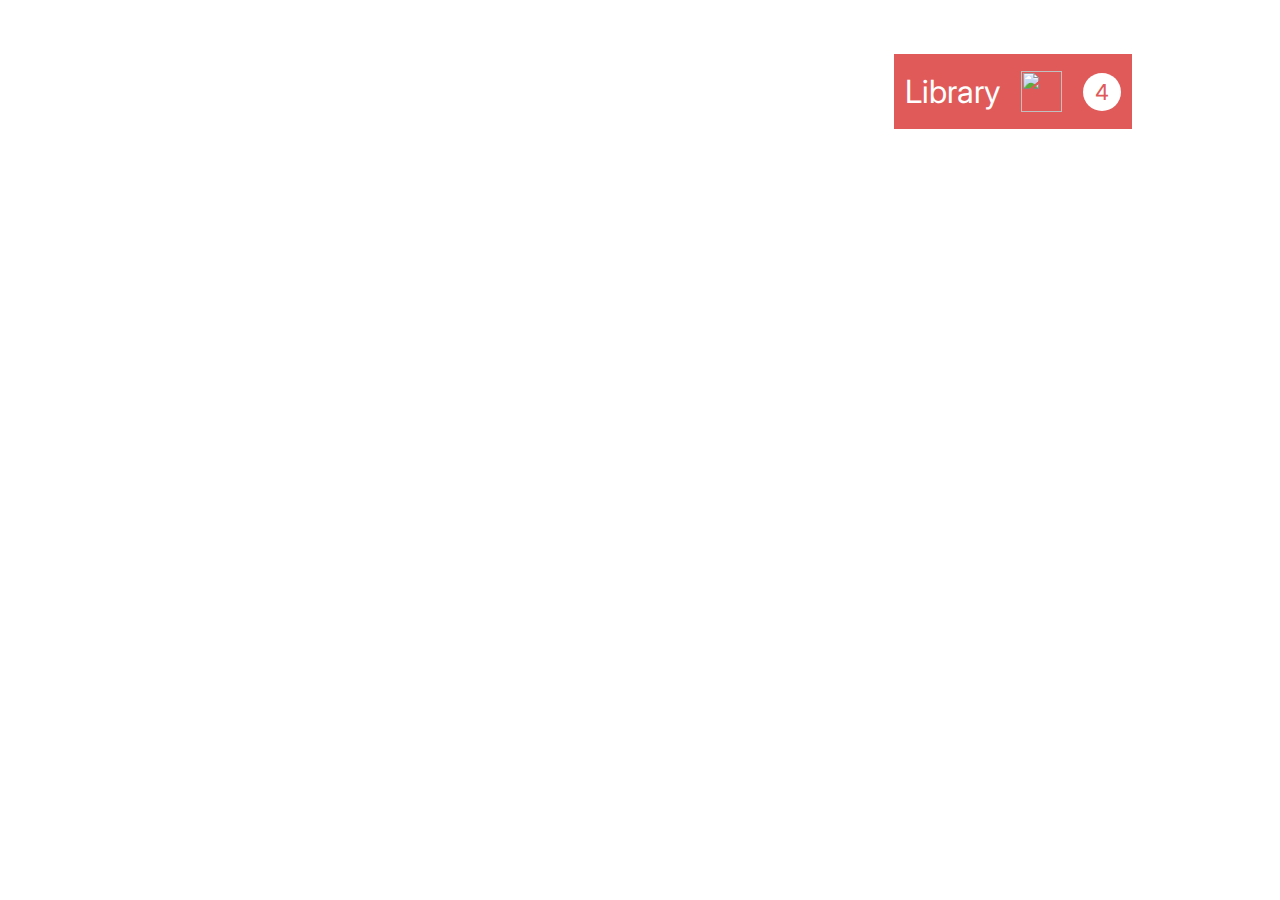
==== 2.0/homepage.html @ 5dcb4667 "created 2.0 folder" ====
<!DOCTYPE html>
<html lang="en">
<head>
    <meta charset="UTF-8">
    <meta name="viewport" content="width=device-width, initial-scale=1.0">
    <link rel="stylesheet" href="stylesheet.css">
    <script src="app.js" defer></script>
    <title>Library OOP App</title>
</head>
<body>
    <div class="library-btn">
        <p>Library</p>
        <img src="Images/music-album (2).png" alt="">
        <div class="circle">
            <p>4</p>
        </div>
    </div>
    <div class="book-container"></div>
    
    <div class="blur"></div>

    <div class="library-container">
        <div class="library-books">
            <div class="library-book">
                <img src="Images/final empire.jpg" alt="">
                <div class="library-info">
                    <p>Author: Brandon Sanderson</p>
                    <p>Title: The Final Empire</p>
                    <p>Publisher: Gollancz</p>
                    <p>Pages: 650</p>
                </div>
                <div class="library-gernes">
                    <p>Gernes:</p>
                    <div>
                        <span>Fiction</span>
                        <span>High Fantasy</span>
                        <span>Fantasy</span>
                    </div>
                </div>
                <img src="Images/remove (1).png" alt="">
            </div>
        </div>
        <div class="bottom-container">
            <h4>Books Total: 4</h4>
            <button class="loan-btn">Loan</button>
        </div>
    </div>
</body>
</html>
---- 2.0/stylesheet.css ----
@import url('https://fonts.googleapis.com/css2?family=Inter:wght@100..900&display=swap');

* {
  box-sizing: border-box;
}

body {
  font-family: 'Inter', sans-serif;
  height: 100vh;
  margin: 0;
  display: flex;
  justify-content: center;
  position: relative;
}

.book-container {
    width: 1608px;
    margin-top: 176px;
    display: flex;
    flex-wrap: wrap;
    justify-content: space-between;
}

.book {
    width: 321px;
    height: 473px;
    border-radius: 22px;
    position: relative;
    display: flex;
    flex-direction: column;
    align-items: center;
    flex-basis: 20.01%;
    margin-bottom: 70px;
}

.book h3 {
    font-size: 22px;
    color: #fff;
    margin: 14px 0 7px 0;
    width: 285px;
    font-weight: 400;
}

.book img {
    width: 285px;
    height: 100%;
    border-radius: 19px;
    object-fit: cover;
    object-position: 0 0%;
}

.img-container {
    max-height: 381px;
    transition: max-height 0.15s ease;
    z-index: 2;
}

.book:hover {
    .img-container {
        max-height: 246px !important;
    }
}

/* info box */

.info {
    position: absolute;
    z-index: 1;
    bottom: 17px;
    left: 20px;
    height: 113px;
    display: flex;
    flex-direction: column;
}

.info p {
    margin: 0;
    color: #fff;
}

.info span {
    background-color: #fff;
    color: #564E87;
    border-radius: 9px;
    font-size: 15px;
    padding: 1px 10px;
    margin-left: 5px;
}

.gerne-container {
    display: flex;

}

.span-container span:nth-child(-n + 2) {
    margin-bottom: 8px;
}

.span-container {
    width: 222px;
    display: flex;
    flex-wrap: wrap;
}

.lastP p {
    margin-top: 8px;
}

/* Library Btn */

.library-btn {
    position: fixed;
    width: 238px;
    height: 75px;
    background-color: #E05A5A;
    color: #fff;
    display: flex;
    align-items: center;
    justify-content: space-around;
    top: 54px;
    right: 148px;
    z-index: 4;
}

.library-btn:hover {
    transition: transform 0.05s ease;
    transform: scale(1.1);
}

.library-btn p {
    margin: 0;
    font-size: 32px;
}

.library-btn img {
    width: 41px;
    height: 41px;
}

.library-btn div {
    width: 38px;
    height: 38px;
    border-radius: 50%;
    background-color: #fff;
    display: flex;
    justify-content: center;
    align-items: center;
}

.library-btn div p {
    margin: 0;
    font-size: 22px;
    color: #E05A5A;
}

.blur {
    backdrop-filter: blur(5px);
    display: none;
    height: 100%;
    width: 100%;
    position: absolute;
    z-index: 3;
}

.blur.active {
    display: block;
}

/* library */

.library-container {
    position: absolute;
    width: 1376px;
    height: 768px;
    background-color: #E05A5A;
    left: 272px;
    top: 80px;
    display: flex;
    flex-direction: column;
    align-items: center;
    justify-content: space-around;
    z-index: 5;
    display: none;
}

.library-books {
    overflow: auto;
    background-color: #fff;
    padding: 41px 50px;
    width: 1192px;
    height: 517px;
    display: flex;
    flex-direction: column;
    margin-top: 70px;
}

.library-book {
    width: 100%;
    height: 167px;
    display: flex;
    justify-content: space-between;
    align-items: center;
    margin-top: 23px;
}

.library-book p {
    margin: 0;
}

.library-books div:first-of-type {
    margin: 0;
}

.library-book img:first-of-type {
    height: 100%;
}

.library-book img:last-of-type {
    height: 58px;
}

.library-info {
    height: 100%;
    padding: 15px 0;
    display: flex;
    flex-direction: column;
    justify-content: space-between;
    font-size: 22px;
}

.library-gernes {
    font-size: 22px;
    align-self: flex-start;
    margin-top: 15px;
}

.library-gernes div {
    display: flex;
    flex-wrap: wrap;
    width: 258px;
}

.library-gernes div span {
    background-color: #E05A5A;
    padding: 2px 8px;
    border-radius: 8px;
    margin-top: 6px;
    color: #fff;
}

.library-gernes div span:nth-child(2) {
    margin-left: 10px;
}

.library-gernes div span:last-of-type {
    margin-top: 10px;
}

/* loan-btn */

.bottom-container {
    display: flex;
    align-items: center;
}

.loan-btn {
    background-color: #fff;
    border: none;
    color: #E05A5A;
    padding: 15px 60px;
    font-size: 25px;
    margin-left: 30px;
}

.bottom-container h4 {
    margin: 0;
    font-weight: 400;
    font-size: 25px;
    color: #fff;
}
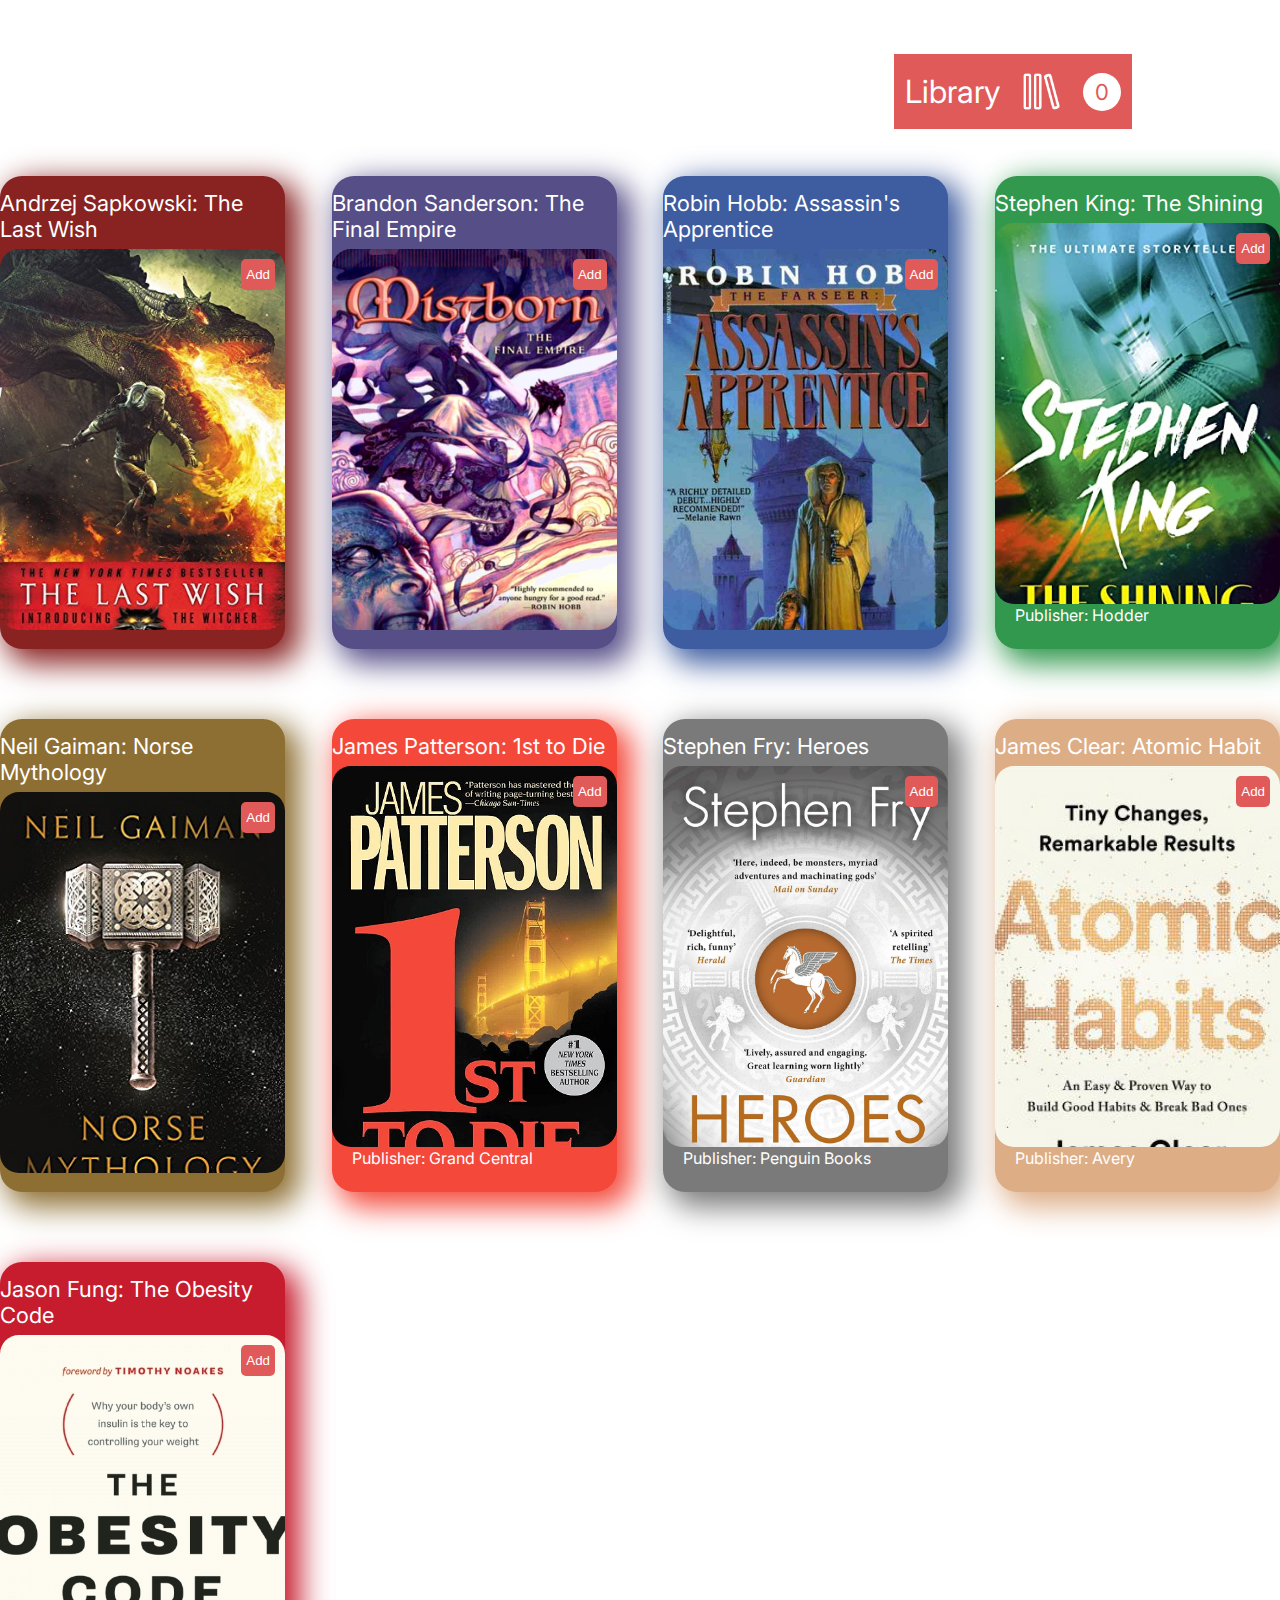
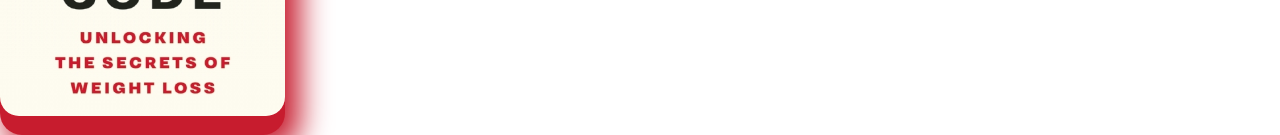
==== commit e6f707d8: "gsgdgs" ====
--- a/2.0/homepage.html
+++ b/2.0/homepage.html
@@ -10,9 +10,9 @@
 <body>
     <div class="library-btn">
         <p>Library</p>
-        <img src="Images/music-album (2).png" alt="">
+        <img src="\Images\music-album (2).png" alt="">
         <div class="circle">
-            <p>4</p>
+            <p>0</p>
         </div>
     </div>
     <div class="book-container"></div>
@@ -21,7 +21,7 @@
 
     <div class="library-container">
         <div class="library-books">
-            <div class="library-book">
+            <!--<div class="library-book">
                 <img src="Images/final empire.jpg" alt="">
                 <div class="library-info">
                     <p>Author: Brandon Sanderson</p>
@@ -38,10 +38,10 @@
                     </div>
                 </div>
                 <img src="Images/remove (1).png" alt="">
-            </div>
+            </div>-->
         </div>
         <div class="bottom-container">
-            <h4>Books Total: 4</h4>
+            <h4>Books Total: 0</h4>
             <button class="loan-btn">Loan</button>
         </div>
     </div>
--- a/2.0/stylesheet.css
+++ b/2.0/stylesheet.css
@@ -53,6 +53,23 @@
     max-height: 381px;
     transition: max-height 0.15s ease;
     z-index: 2;
+    position: relative;
+}
+
+.img-container button {
+    position: absolute;
+    top: 10px;
+    right: 10px;
+    background-color: #E05A5A;
+    color: #fff;
+    border: none;
+    padding: 8px 5px;
+    border-radius: 5px;
+}
+
+.img-container button:hover {
+    transition: transform 0.05s ease;
+    transform: scale(1.1);
 }
 
 .book:hover {
@@ -183,6 +200,10 @@
     display: none;
 }
 
+.library-container.active {
+    display: flex;
+}
+
 .library-books {
     overflow: auto;
     background-color: #fff;
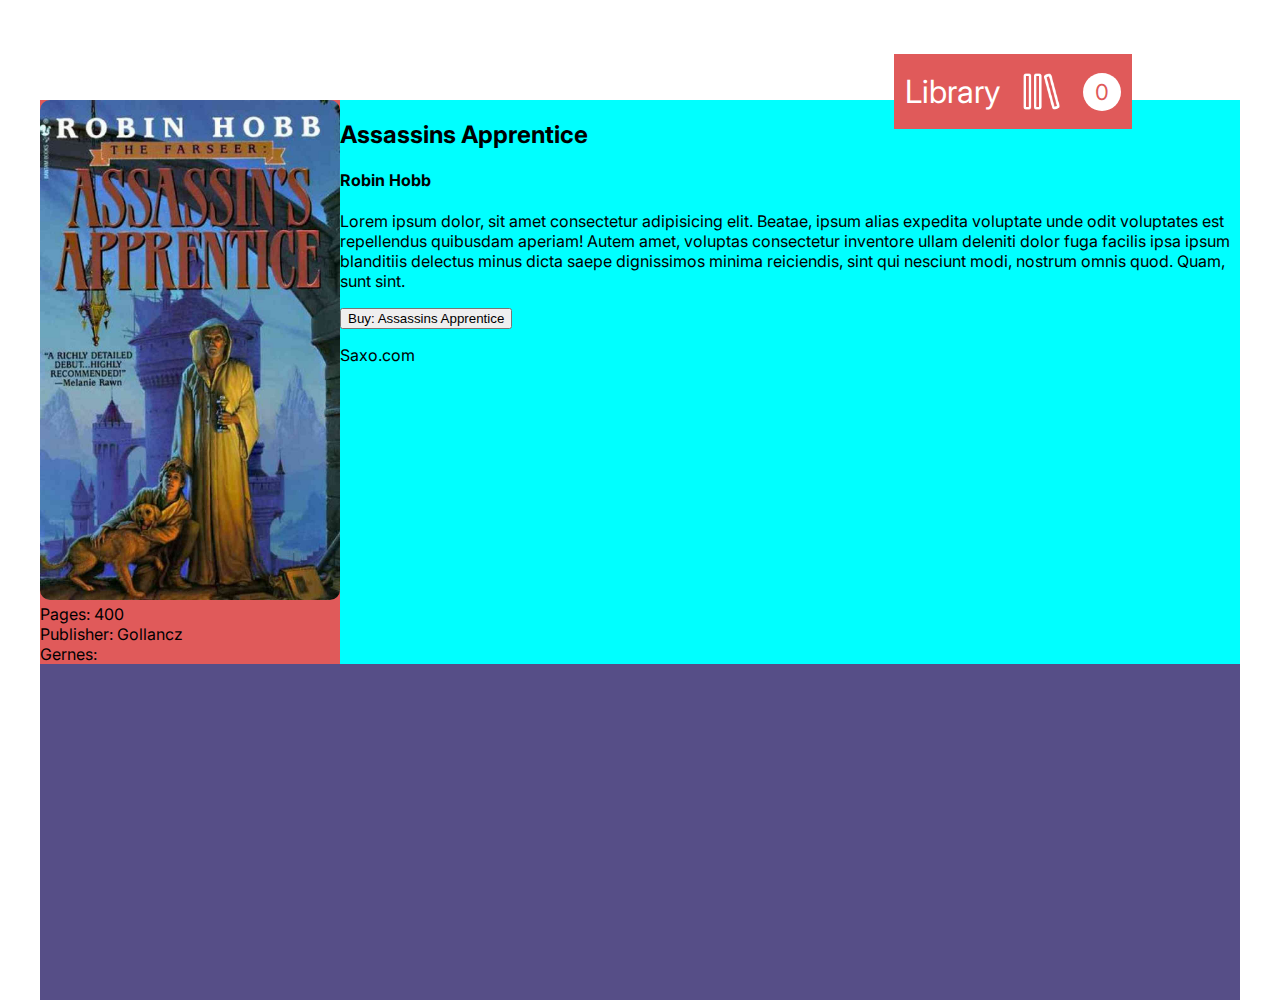
==== commit 315da548: "sadad" ====
--- a/2.0/homepage.html
+++ b/2.0/homepage.html
@@ -20,30 +20,37 @@
     <div class="blur"></div>
 
     <div class="library-container">
-        <div class="library-books">
-            <!--<div class="library-book">
-                <img src="Images/final empire.jpg" alt="">
-                <div class="library-info">
-                    <p>Author: Brandon Sanderson</p>
-                    <p>Title: The Final Empire</p>
-                    <p>Publisher: Gollancz</p>
-                    <p>Pages: 650</p>
-                </div>
-                <div class="library-gernes">
-                    <p>Gernes:</p>
-                    <div>
-                        <span>Fiction</span>
-                        <span>High Fantasy</span>
-                        <span>Fantasy</span>
-                    </div>
-                </div>
-                <img src="Images/remove (1).png" alt="">
-            </div>-->
-        </div>
+        <div class="library-books"></div>
         <div class="bottom-container">
             <h4>Books Total: 0</h4>
             <button class="loan-btn">Loan</button>
         </div>
     </div>
+
+    <div class="detail-container">
+        <div class="book-detail-container">
+            <div class="left-side-container">
+                <img src="/Images/assassins apprentice.jpg" alt="">
+                <div>
+                    <p>Pages: 400</p>
+                    <p>Publisher: Gollancz</p>
+                    <p>Gernes:</p>
+                </div>
+            </div>
+            <div class="right-side-container">
+                <h2>Assassins Apprentice</h2>
+                <h4>Robin Hobb</h4>
+                <div class="rating-container"></div>
+                <div class="resume">
+                    <p>Lorem ipsum dolor, sit amet consectetur adipisicing elit. Beatae, ipsum alias expedita voluptate unde odit voluptates est repellendus quibusdam aperiam! Autem amet, voluptas consectetur inventore ullam deleniti dolor fuga facilis ipsa ipsum blanditiis delectus minus dicta saepe dignissimos minima reiciendis, sint qui nesciunt modi, nostrum omnis quod. Quam, sunt sint.</p>
+                </div>
+                <div class="buy-container">
+                    <button class="buy-btn">Buy: Assassins Apprentice</button>
+                    <p>Saxo.com</p>
+                </div>
+            </div>
+        </div>
+        <div class="review-container"></div>
+    </div>
 </body>
 </html>--- a/2.0/stylesheet.css
+++ b/2.0/stylesheet.css
@@ -19,6 +19,7 @@
     display: flex;
     flex-wrap: wrap;
     justify-content: space-between;
+    display: none;
 }
 
 .book {
@@ -298,4 +299,35 @@
     font-weight: 400;
     font-size: 25px;
     color: #fff;
+}
+
+/* Detail container */
+
+.detail-container {
+    width: 1200px;
+    background-color: #564E87;
+    position: absolute;
+    top: 100px;
+    height: 100%;
+}
+
+.book-detail-container {
+    display: flex;
+}
+
+.left-side-container {
+    background-color: #E05A5A;
+}
+
+.left-side-container p {
+    margin: 0;
+}
+
+.left-side-container img {
+    height: 500px;
+    border-radius: 10px;
+}
+
+.right-side-container {
+    background-color: aqua;
 }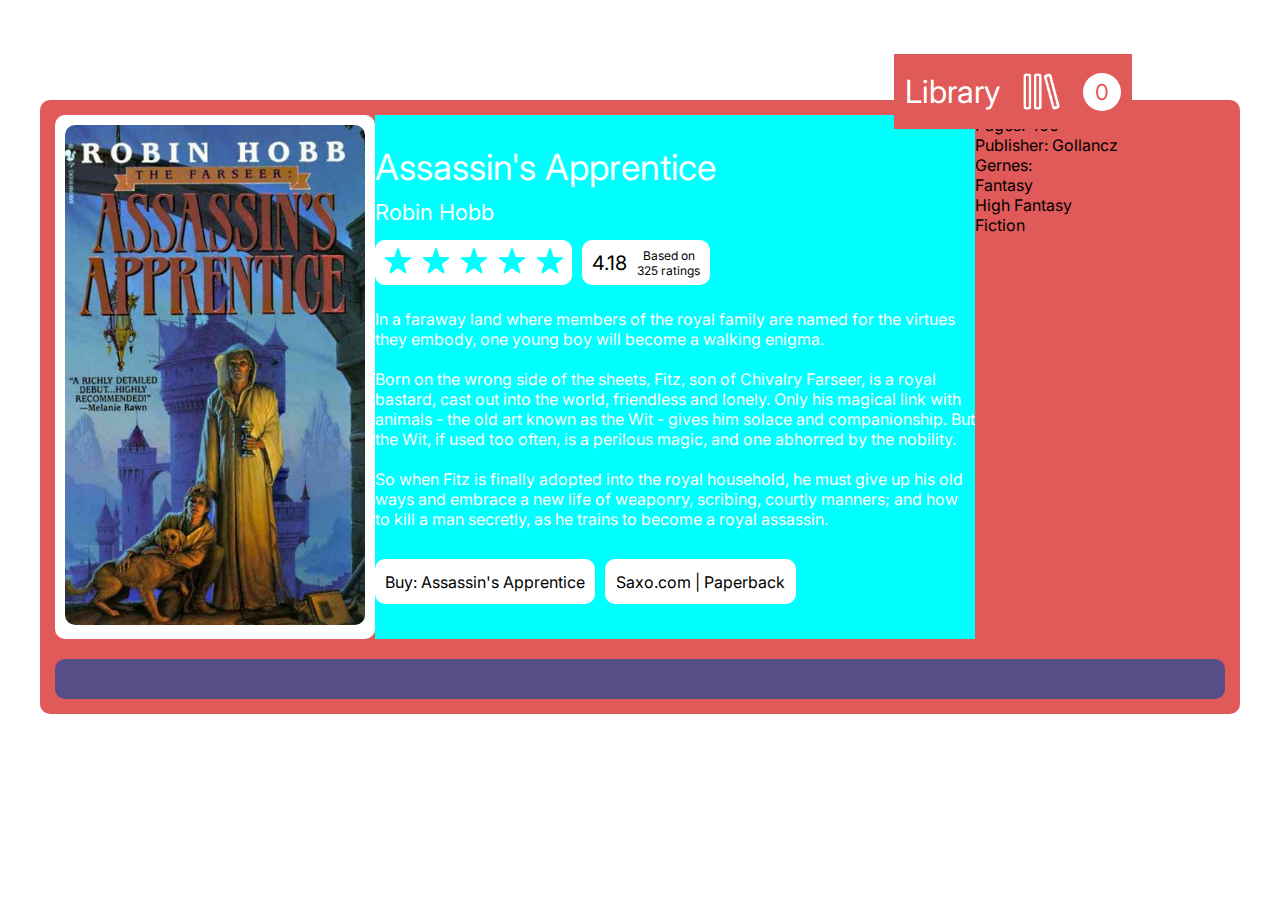
==== commit 06bd1e4f: "jhhrtd" ====
--- a/2.0/homepage.html
+++ b/2.0/homepage.html
@@ -28,26 +28,49 @@
     </div>
 
     <div class="detail-container">
-        <div class="book-detail-container">
+        <div class="top-container">
             <div class="left-side-container">
                 <img src="/Images/assassins apprentice.jpg" alt="">
-                <div>
-                    <p>Pages: 400</p>
-                    <p>Publisher: Gollancz</p>
-                    <p>Gernes:</p>
+            </div>
+    
+            <div class="middle-container">
+                <h2>Assassin's Apprentice</h2>
+                <h4>Robin Hobb</h4>
+    
+                <div class="rating-container">
+                    <div class="star-container">
+                        <img src="/Images/star systen.png" alt="">
+                    </div>
+                    <div class="based-container">
+                        <p>4.18</p>
+                        <p>Based on <br> 325 ratings</p>
+                    </div>
+                </div>
+    
+                <div class="resume">
+                    <p>In a faraway land where members of the royal family are named for the virtues they embody, one young boy will become a walking enigma.
+                        <br>
+                        <br>
+                    Born on the wrong side of the sheets, Fitz, son of Chivalry Farseer, is a royal bastard, cast out into the world, friendless and lonely. Only his magical link with animals - the old art known as the Wit - gives him solace and companionship. But the Wit, if used too often, is a perilous magic, and one abhorred by the nobility.
+                        <br>
+                        <br>
+                    So when Fitz is finally adopted into the royal household, he must give up his old ways and embrace a new life of weaponry, scribing, courtly manners; and how to kill a man secretly, as he trains to become a royal assassin.</p>
+                </div>
+                <div class="buy-container">
+                    <button class="buy-btn">Buy: Assassin's Apprentice</button>
+                    <div>
+                        <p>Saxo.com | Paperback</p>
+                    </div>
                 </div>
             </div>
+    
             <div class="right-side-container">
-                <h2>Assassins Apprentice</h2>
-                <h4>Robin Hobb</h4>
-                <div class="rating-container"></div>
-                <div class="resume">
-                    <p>Lorem ipsum dolor, sit amet consectetur adipisicing elit. Beatae, ipsum alias expedita voluptate unde odit voluptates est repellendus quibusdam aperiam! Autem amet, voluptas consectetur inventore ullam deleniti dolor fuga facilis ipsa ipsum blanditiis delectus minus dicta saepe dignissimos minima reiciendis, sint qui nesciunt modi, nostrum omnis quod. Quam, sunt sint.</p>
-                </div>
-                <div class="buy-container">
-                    <button class="buy-btn">Buy: Assassins Apprentice</button>
-                    <p>Saxo.com</p>
-                </div>
+                <p>Pages: 400</p>
+                <p>Publisher: Gollancz</p>
+                <p>Gernes:</p>
+                <span>Fantasy</span> <br>
+                <span>High Fantasy</span> <br>
+                <span>Fiction</span>
             </div>
         </div>
         <div class="review-container"></div>
--- a/2.0/stylesheet.css
+++ b/2.0/stylesheet.css
@@ -305,29 +305,140 @@
 
 .detail-container {
     width: 1200px;
-    background-color: #564E87;
+    background-color: #E05A5A;
     position: absolute;
     top: 100px;
-    height: 100%;
-}
-
-.book-detail-container {
-    display: flex;
-}
+    border-radius: 10px;
+    display: flex;
+    flex-direction: column;
+    padding: 15px;
+}
+
+/* top-container */
+
+.top-container {
+    display: flex;
+    max-height: 800px;
+}
+
+/* left-container */
 
 .left-side-container {
-    background-color: #E05A5A;
-}
-
-.left-side-container p {
-    margin: 0;
+    background-color: #fff;
+    border-radius: 10px;
+    padding: 10px;
 }
 
 .left-side-container img {
+    border-radius: 10px;
     height: 500px;
-    border-radius: 10px;
-}
-
-.right-side-container {
+}
+
+/* middle-container */
+
+.middle-container {
     background-color: aqua;
+}
+
+.middle-container h2 {
+    margin: 30px 0 0 0;
+    font-size: 36px;
+    font-weight: 400;
+    color: #fff;
+}
+
+.middle-container h4 {
+    font-size: 22px;
+    font-weight: 400;
+    margin: 10px 0 0 0;
+    color: #fff;
+}
+
+/* rating system container */
+
+.rating-container {
+    display: flex;
+    margin-top: 15px;
+}
+
+.star-container img {
+    width: 197px;
+}
+
+.based-container {
+    background-color: #fff;
+    height: 45px;
+    width: fit-content;
+    display: flex;
+    align-items: center;
+    border-radius: 10px;   
+    padding: 0 10px 0 10px;
+    margin-left: 10px;
+}
+
+.based-container p:first-of-type {
+    margin: 0;
+    font-size: 20px;
+}
+
+.based-container p:last-of-type {
+    margin: 0 0 0 10px;
+    font-size: 12px;
+    text-align: center;
+}
+/**/
+.resume {
+    width: 600px;
+    color: #fff;
+    font-size: 16px;
+}
+
+.resume p {
+    margin: 20px 0 0 0;
+}
+
+.buy-container {
+    display: flex;
+    margin-top: 30px;
+}
+
+.buy-btn {
+    height: 45px;
+    background-color: #fff;
+    border: none;
+    border-radius: 10px;
+    font-size: 16px;
+    font-family: 'Inter', sans-serif;
+    padding: 0 10px 0 10px;
+}
+
+.buy-container div {
+    width: 191px;
+    height: 45px;
+    background-color: #fff;
+    display: flex;
+    align-items: center;
+    justify-content: center;
+    border-radius: 10px;
+    margin-left: 10px;
+}
+
+.buy-container div p {
+    margin: 0;
+}
+
+/* right-container */
+
+.right-side-container p {
+ margin: 0;
+}
+
+/* review-container */
+
+.review-container {
+    width: 100%;
+    height: 40px;
+    background-color: #564E87;
+    margin-top: 20px;
+    border-radius: 10px;
 }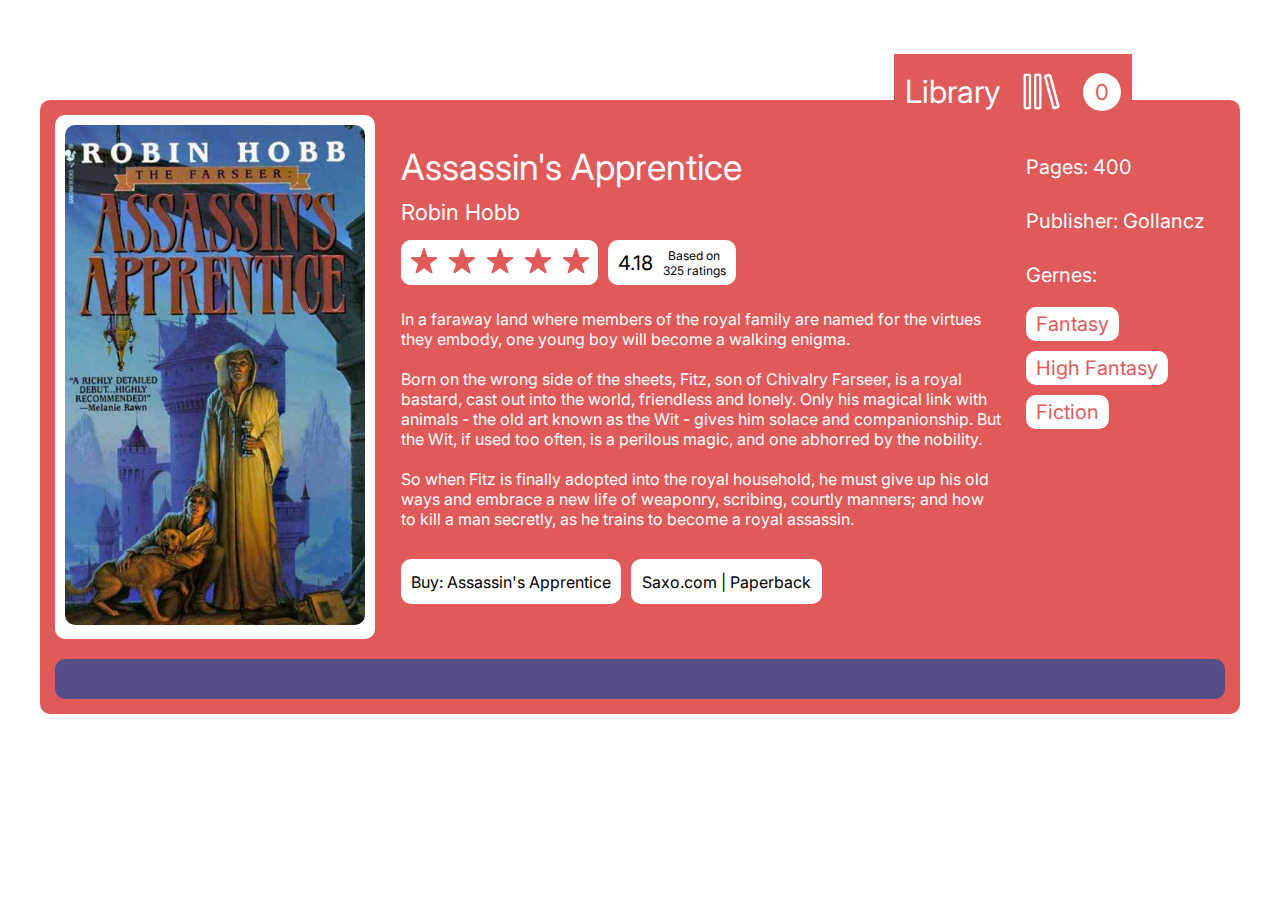
==== commit 7b2d8535: "dfafsafs" ====
--- a/2.0/homepage.html
+++ b/2.0/homepage.html
@@ -66,11 +66,13 @@
     
             <div class="right-side-container">
                 <p>Pages: 400</p>
-                <p>Publisher: Gollancz</p>
-                <p>Gernes:</p>
-                <span>Fantasy</span> <br>
-                <span>High Fantasy</span> <br>
-                <span>Fiction</span>
+                <p style="margin-top: 30px;">Publisher: Gollancz</p>
+                <p style="margin-top: 30px;">Gernes:</p>
+                <div>
+                    <span>Fantasy</span>
+                    <span style="margin-top: 10px;">High Fantasy</span>
+                    <span style="margin-top: 10px;">Fiction</span>
+                </div>
             </div>
         </div>
         <div class="review-container"></div>
--- a/2.0/stylesheet.css
+++ b/2.0/stylesheet.css
@@ -319,6 +319,7 @@
 .top-container {
     display: flex;
     max-height: 800px;
+    justify-content: space-between;
 }
 
 /* left-container */
@@ -335,10 +336,6 @@
 }
 
 /* middle-container */
-
-.middle-container {
-    background-color: aqua;
-}
 
 .middle-container h2 {
     margin: 30px 0 0 0;
@@ -429,8 +426,30 @@
 
 /* right-container */
 
+.right-side-container {
+    max-width: fit-content;
+    margin: 40px 20px 0 0;
+}
+
 .right-side-container p {
- margin: 0;
+    margin: 0;
+    font-size: 20px;
+    color: #fff;
+}
+
+.right-side-container span {
+    font-size: 20px;
+    padding: 5px 10px;
+    background-color: #ffffff;
+    border-radius: 10px;
+    max-width: fit-content;
+    color: #E05A5A;
+}
+
+.right-side-container div {
+    display: flex;
+    margin-top: 20px;
+    flex-direction: column;
 }
 
 /* review-container */
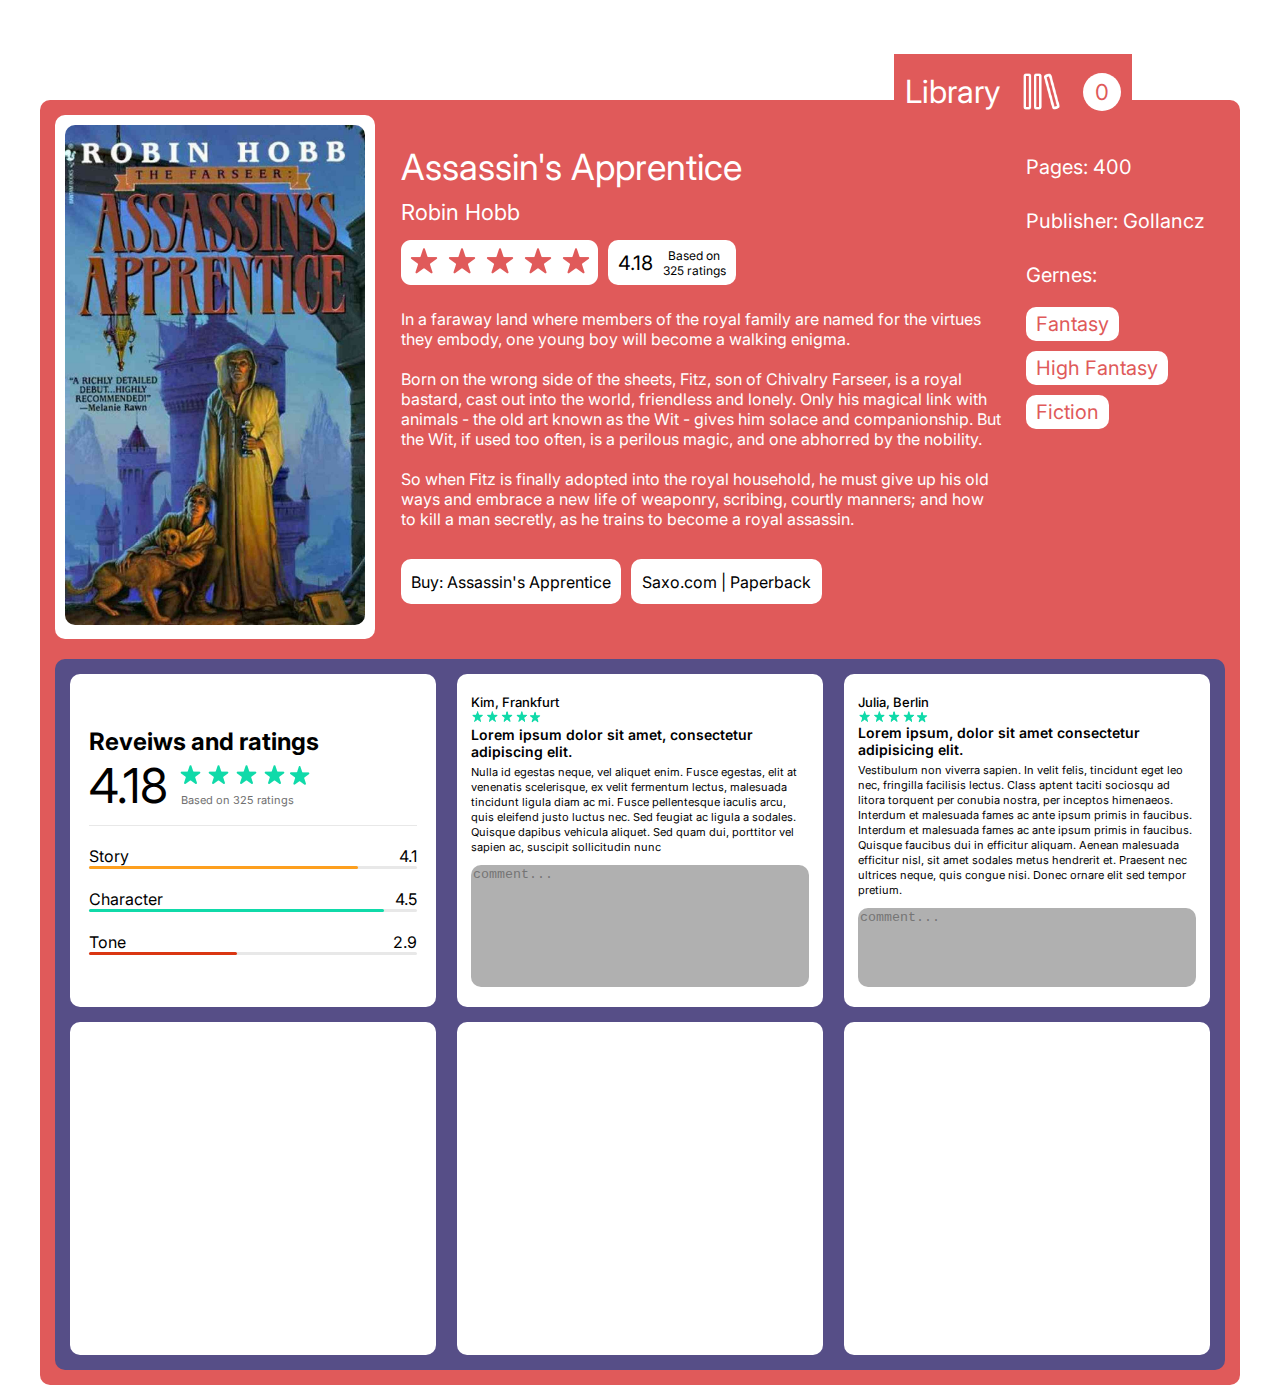
==== commit 02a32d4a: "dgsgdg" ====
--- a/2.0/homepage.html
+++ b/2.0/homepage.html
@@ -4,6 +4,7 @@
     <meta charset="UTF-8">
     <meta name="viewport" content="width=device-width, initial-scale=1.0">
     <link rel="stylesheet" href="stylesheet.css">
+    <link rel="stylesheet" href="reviews.css">
     <script src="app.js" defer></script>
     <title>Library OOP App</title>
 </head>
@@ -75,7 +76,80 @@
                 </div>
             </div>
         </div>
-        <div class="review-container"></div>
+        <div class="review-container">
+            <div class="overall-review-box">
+                <h4>Reveiws and ratings</h4>
+                <div class="score-container">
+                    <h1>4.18</h1>
+                    <div>
+                        <div>
+                            <div class="star-slider"></div>
+                            <img src="/Images/medium star.png" alt="">
+                        </div>
+                        <small>Based on 325 ratings</small>
+                    </div>
+                </div>
+                <div class="slider-container">
+                    <div class="slider-box">
+                        <div>
+                            <p>Story</p>
+                            <p>4.1</p>
+                        </div>
+                        <div class="slider-grey">
+                            <div class="slider story"></div>
+                        </div>
+                    </div>
+
+                    <div class="slider-box">
+                        <div>
+                            <p>Character</p>
+                            <p>4.5</p>
+                        </div>
+                        <div class="slider-grey">
+                            <div class="slider char"></div>
+                        </div>
+                    </div>
+
+                    <div class="slider-box">
+                        <div>
+                            <p>Tone</p>
+                            <p>2.9</p>
+                        </div>
+                        <div class="slider-grey">
+                            <div class="slider tone"></div>
+                        </div>
+                    </div>
+                </div>
+            </div>
+
+            <div class="review-box">
+                <h2>Kim, Frankfurt</h2>
+                <div>
+                    <div></div>
+                    <img src="/Images/medium star.png" alt="">
+                </div>
+                <h4>Lorem ipsum dolor sit amet, consectetur adipiscing elit.</h4>
+                <p>Nulla id egestas neque, vel aliquet enim. Fusce egestas, elit at venenatis scelerisque, ex velit fermentum lectus, malesuada tincidunt ligula diam ac mi. Fusce pellentesque iaculis arcu, quis eleifend justo luctus nec. Sed feugiat ac ligula a sodales. Quisque dapibus vehicula aliquet. Sed quam dui, porttitor vel sapien ac, suscipit sollicitudin nunc</p>
+                <textarea name="comment" id="comment" placeholder="comment..."></textarea>
+            </div>
+
+            <div class="review-box">
+                <h2>Julia, Berlin</h2>
+                <div>
+                    <div></div>
+                    <img src="/Images/medium star.png" alt="">
+                </div>
+                <h4>Lorem ipsum, dolor sit amet consectetur adipisicing elit.</h4>
+                <p>Vestibulum non viverra sapien. In velit felis, tincidunt eget leo nec, fringilla facilisis lectus. Class aptent taciti sociosqu ad litora torquent per conubia nostra, per inceptos himenaeos. Interdum et malesuada fames ac ante ipsum primis in faucibus. Interdum et malesuada fames ac ante ipsum primis in faucibus. Quisque faucibus dui in efficitur aliquam. Aenean malesuada efficitur nisl, sit amet sodales metus hendrerit et. Praesent nec ultrices neque, quis congue nisi. Donec ornare elit sed tempor pretium.</p>
+                <textarea name="comment" id="comment" cols="30" rows="10" placeholder="comment..."></textarea>
+            </div>
+
+            <div class="review-box"></div>
+
+            <div class="review-box"></div>
+
+            <div class="review-box"></div>
+        </div>
     </div>
 </body>
 </html>--- a/2.0/stylesheet.css
+++ b/2.0/stylesheet.css
@@ -450,14 +450,4 @@
     display: flex;
     margin-top: 20px;
     flex-direction: column;
-}
-
-/* review-container */
-
-.review-container {
-    width: 100%;
-    height: 40px;
-    background-color: #564E87;
-    margin-top: 20px;
-    border-radius: 10px;
 }--- a/2.0/reviews.css
+++ b/2.0/reviews.css
@@ -0,0 +1,180 @@
+.review-container {
+    width: 100%;
+    background-color: #564E87;
+    margin-top: 20px;
+    border-radius: 10px;
+    padding: 0 15px 15px 15px;
+    display: flex;
+    flex-wrap: wrap;
+    justify-content: space-between;
+}
+
+.overall-review-box {
+    height: 333px;
+    width: 366px;
+    background-color: #fff;
+    border-radius: 10px;
+    margin-top: 15px;
+    padding: 53px 19px 0 19px;
+}
+
+.overall-review-box h4 {
+    margin: 0;
+    font-size: 24px;
+    font-weight: bold;
+}
+
+.overall-review-box h1 {
+    margin: 0 10px 0 0;
+    font-size: 48px;
+    font-weight: 400;
+}
+
+.overall-review-box small {
+    margin: 0 0 0 3px;
+    font-size: 11px;
+    color: #707070;
+}
+
+.score-container {
+    display: flex;
+    align-items: center;
+}
+
+.score-container div div {
+    background-color: #10DAA9;
+    height: 25px;
+    width: 133px;
+    position: relative;
+}
+
+.star-slider {
+    position: absolute;
+    top: 0;
+    left: 0;
+    height: 25px;
+    width: 133px;
+}
+
+.score-container img {
+    position: absolute;
+    top: 0;
+    left: 0;
+    height: 25px;
+    width: 133px;
+}
+
+.slider-container {
+    border-top: 0.5px solid #E8E8E8;
+    margin-top: 10px;
+    width: 100%;
+    height: 40px;
+}
+
+.slider-box {
+    margin-top: 20px;
+}
+
+.slider-box p {
+    margin: 0;
+}
+
+.slider-box div:first-of-type {
+    display: flex;
+    justify-content: space-between;
+}
+
+.slider-grey {
+    width: 100%;
+    background-color: #E8E8E8;
+    height: 3px;
+    border-radius: 10px;
+    position: relative;
+}
+
+.slider {
+    position: absolute;
+    top: 0;
+    left: 0;
+    height: 3px;
+    border-radius: 10px;
+}
+
+.story {
+    background-color: #FD9F1E;
+    width: 82%;
+}
+
+.char {
+    background-color: #10DAA9;
+    width: 90%;
+}
+
+.tone {
+    background-color: #DA3612;
+    width: 45%;
+}
+
+/* review-box */
+
+.review-box {
+    height: 333px;
+    width: 366px;
+    background-color: #fff;
+    border-radius: 10px;
+    margin-top: 15px;
+    padding: 20px 14px;
+    display: flex;
+    flex-direction: column;
+}
+
+.review-box h2 {
+    margin: 0;
+    font-size: 13px;
+    font-weight: 500;
+}
+
+.review-box h4 {
+    margin: 10px 0 0 0;
+    font-size: 14px;
+    font-weight: 600;
+}
+
+.review-box p {
+    margin: 5px 0 0 0;
+    font-size: 11px;
+    line-height: 15px;
+}
+
+.review-box textarea {
+    width: 100%;
+    background-color: #b0b0b0;
+    border: none;
+    border-radius: 10px;
+    resize: none;
+    height: 100%;
+    margin-top: 10px;
+}
+
+.review-box div {
+    height: 14px;
+    width: 70px;
+    position: relative;
+}
+
+.review-box div div {
+    height: 14px;
+    width: 70px;
+    background-color: #10DAA9;
+    position: absolute;
+    top: 0;
+    left: 0;
+}
+
+.review-box img {
+    height: 14px;
+    width: 70px;
+    position: absolute;
+    top: 0;
+    left: 0;
+}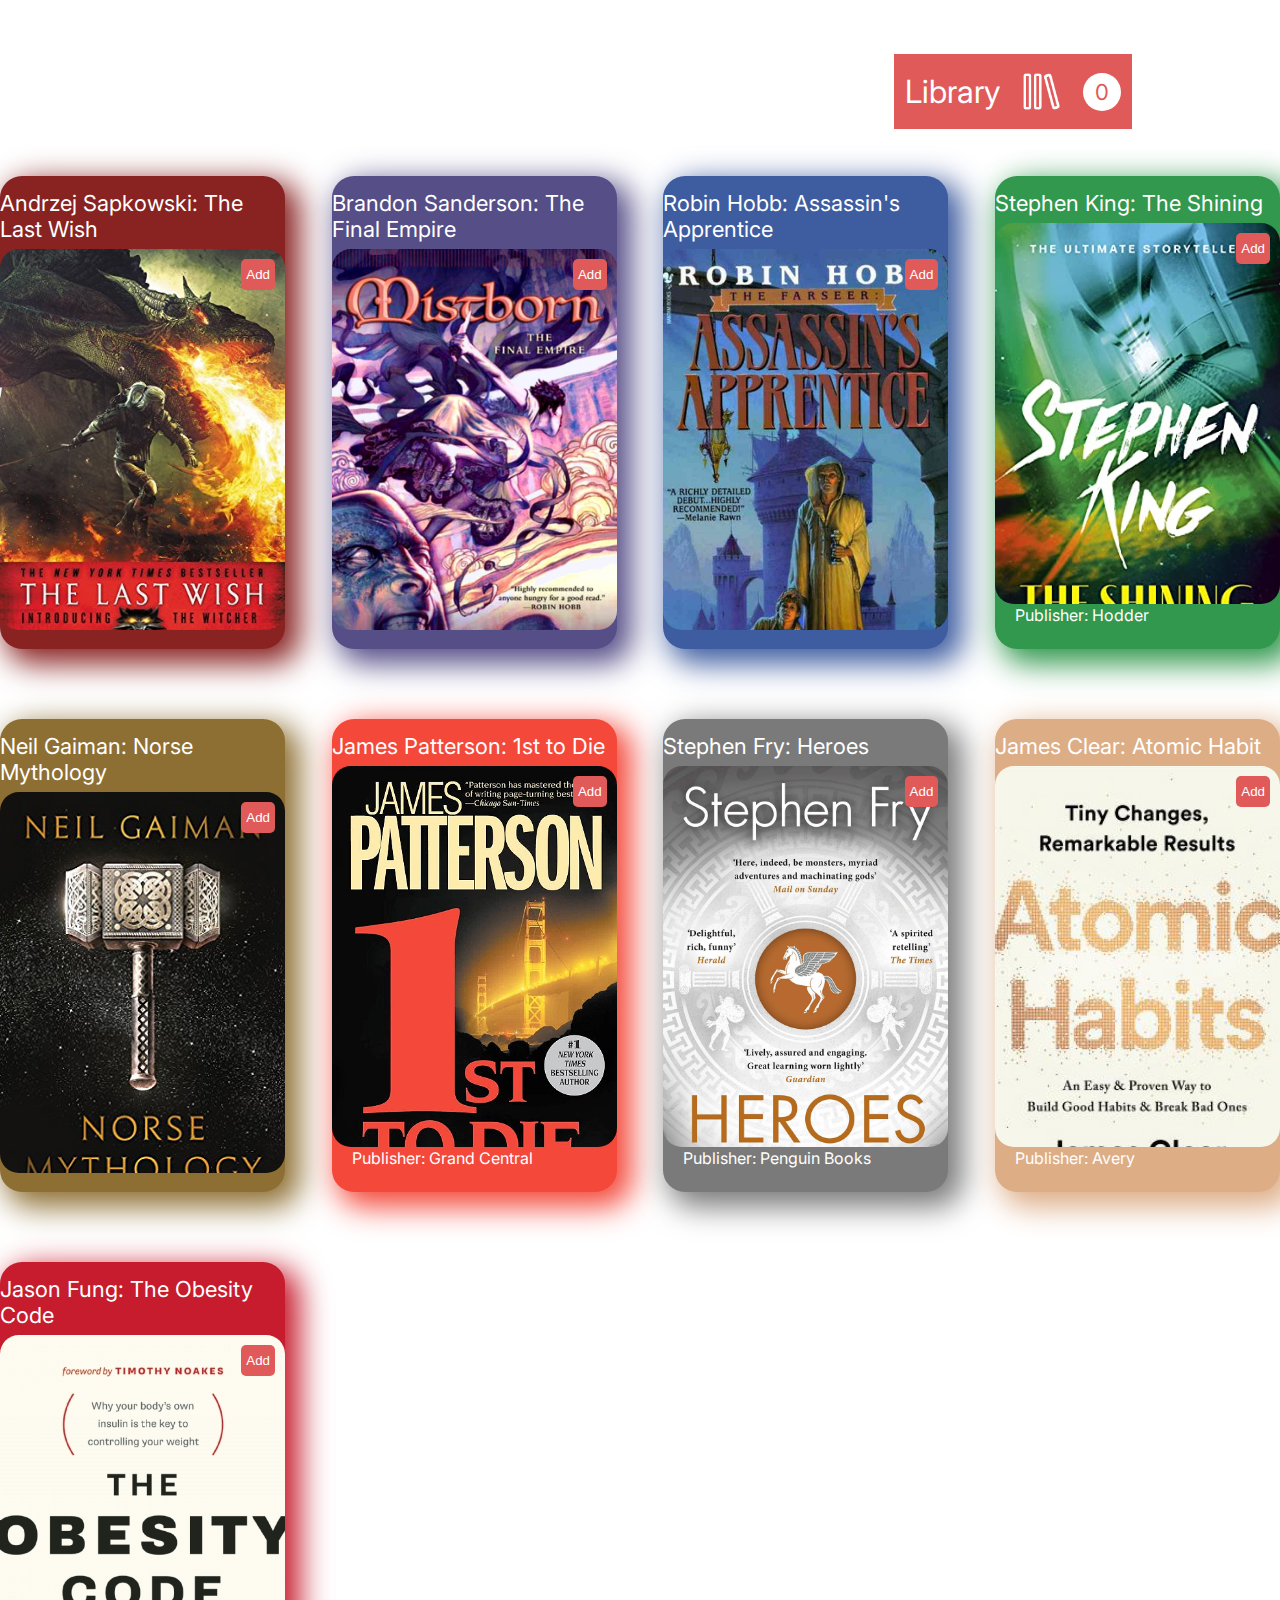
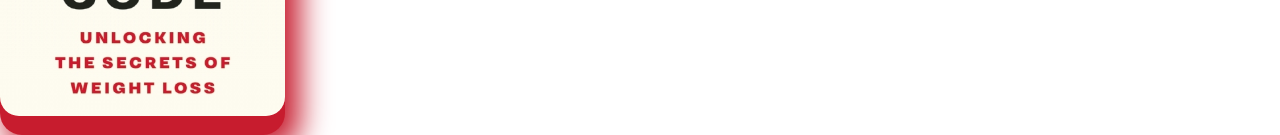
==== commit be997b95: "ghfjj" ====
--- a/2.0/homepage.html
+++ b/2.0/homepage.html
@@ -29,7 +29,7 @@
     </div>
 
     <div class="detail-container">
-        <div class="top-container">
+        <!-- <div class="top-container">
             <div class="left-side-container">
                 <img src="/Images/assassins apprentice.jpg" alt="">
             </div>
@@ -149,7 +149,7 @@
             <div class="review-box"></div>
 
             <div class="review-box"></div>
-        </div>
+        </div> -->
     </div>
 </body>
 </html>--- a/2.0/stylesheet.css
+++ b/2.0/stylesheet.css
@@ -19,7 +19,6 @@
     display: flex;
     flex-wrap: wrap;
     justify-content: space-between;
-    display: none;
 }
 
 .book {
@@ -312,6 +311,7 @@
     display: flex;
     flex-direction: column;
     padding: 15px;
+    display: none;
 }
 
 /* top-container */
